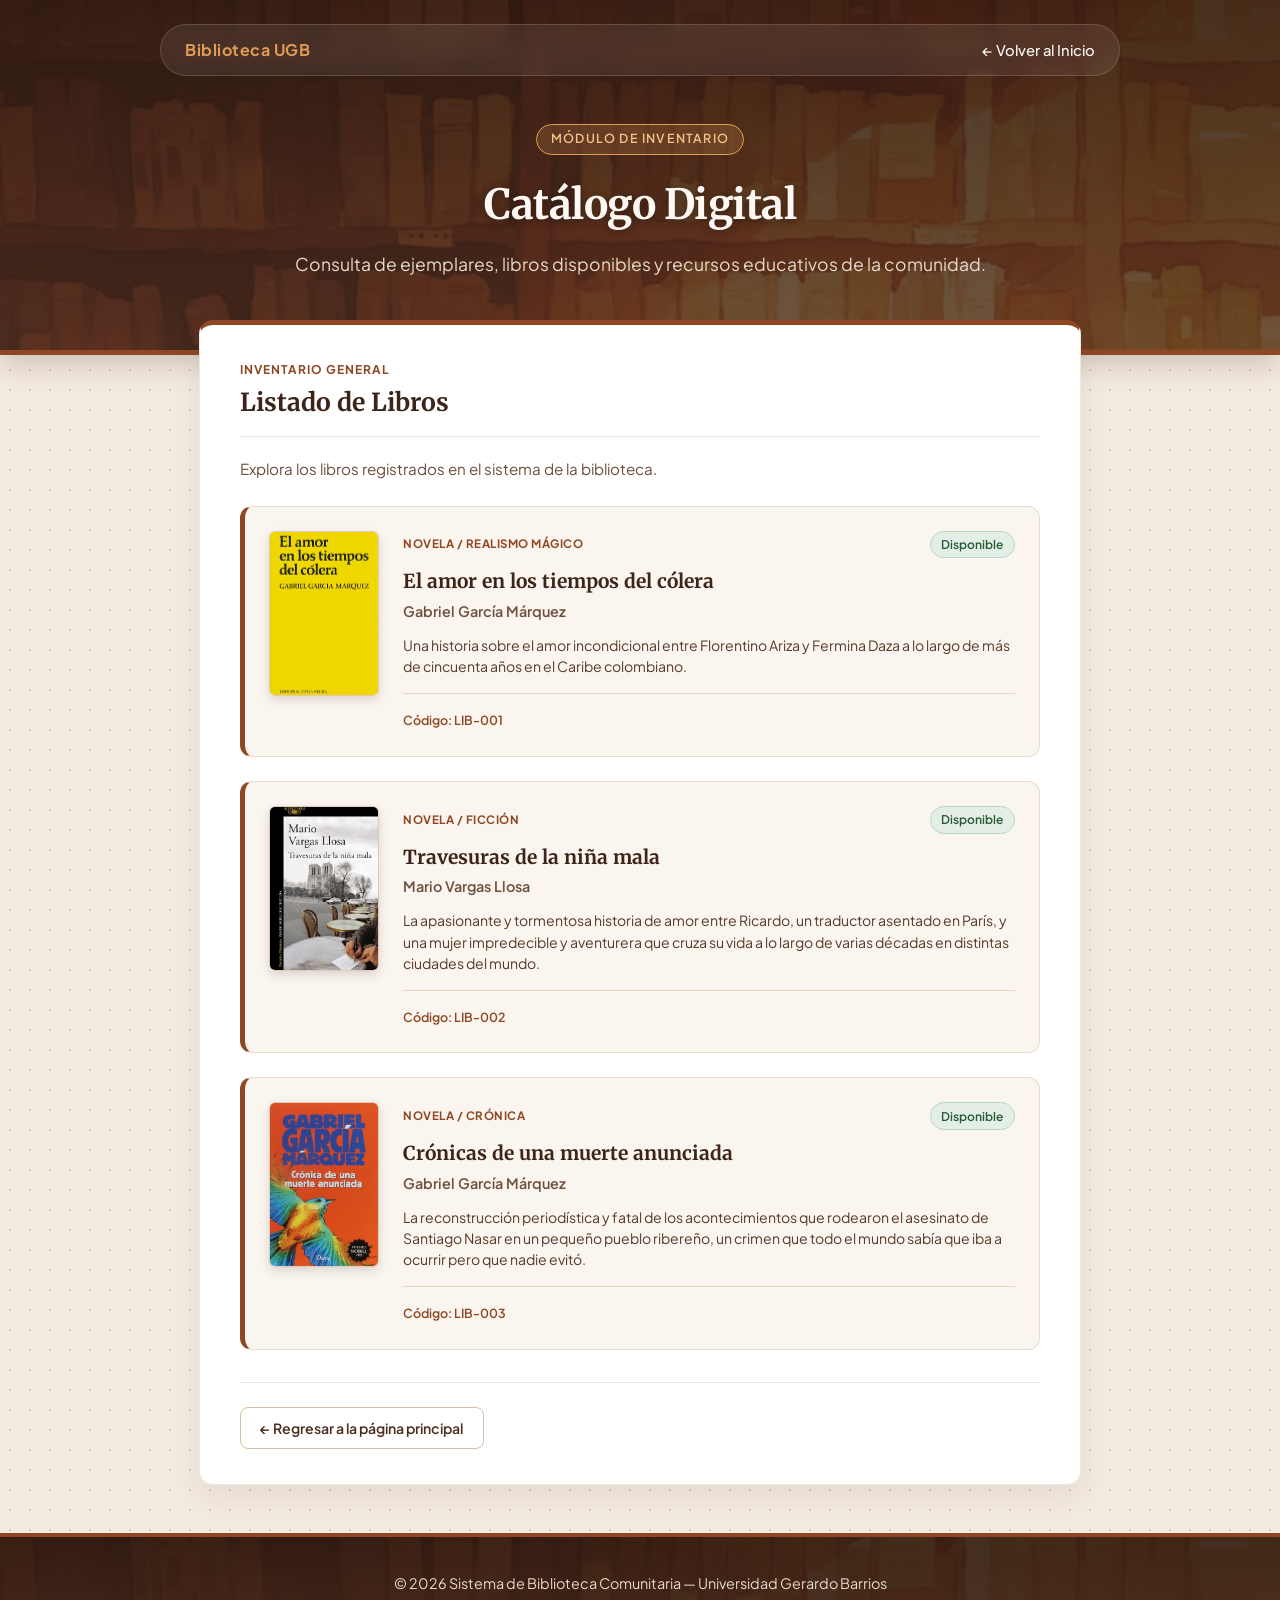
==== catálogo.html @ 03e00fff "Agregar archivos iniciales del sistema de biblioteca, incluyendo HTML, CSS, imágenes y catálogo de l" ====
<!DOCTYPE html>
<html lang="es">
<head>
    <meta charset="UTF-8">
    <meta name="viewport" content="width=device-width, initial-scale=1.0">
    <title>Catálogo Digital - Biblioteca Comunitaria</title>
    <!-- Tipografías de Google Fonts -->
    <link rel="preconnect" href="https://fonts.googleapis.com">
    <link rel="preconnect" href="https://fonts.gstatic.com" crossorigin>
    <link href="https://fonts.googleapis.com/css2?family=Merriweather:ital,wght@0,700;1,400&family=Plus+Jakarta+Sans:wght@400;500;600;700&display=swap" rel="stylesheet">
    <link rel="stylesheet" href="style.css">
</head>
<body>
    <header>
        <nav class="navbar">
            <div class="nav-brand">Biblioteca UGB</div>
            <ul>
                <li><a href="index.html">← Volver al Inicio</a></li>
            </ul>
        </nav>

        <div class="hero-content">
            <span class="badge-hero">Módulo de Inventario</span>
            <h1>Catálogo Digital</h1>
            <p class="tagline">Consulta de ejemplares, libros disponibles y recursos educativos de la comunidad.</p>
        </div>
    </header>

    <main>
        <section class="card static-card">
            <div class="card-header">
                <span class="section-tag">Inventario General</span>
                <h2>Listado de Libros</h2>
            </div>
            <p class="subtitle">Explora los libros registrados en el sistema de la biblioteca.</p>
            
            <!-- Cuadrícula de Libros -->
            <div class="books-grid">
                
                <!-- Libro 1 -->
                <article class="book-card">
                    <!-- Imagen pequeña a la izquierda -->
                    <img src="imagenes/eletdl.png" alt="Portada El amor en los tiempos del cólera" class="book-cover">
                    
                    <!-- Información del libro a la derecha -->
                    <div class="book-details">
                        <div class="book-top">
                            <span class="book-category">Novela / Realismo Mágico</span>
                            <span class="book-status disponible">Disponible</span>
                        </div>
                        <h3>El amor en los tiempos del cólera</h3>
                        <p class="book-author">Gabriel García Márquez</p>
                        <p class="book-desc">Una historia sobre el amor incondicional entre Florentino Ariza y Fermina Daza a lo largo de más de cincuenta años en el Caribe colombiano.</p>
                        <div class="book-footer">
                            <span class="book-code">Código: LIB-001</span>
                        </div>
                    </div>
                </article>
                
                <article class="book-card">
                    <img src="imagenes/travesurasdelaniñamala.jpg" alt="Portada Travesuras de la niña mala" class="book-cover">
                    <div class="book-details">
                        <div class="book-top">
                            <span class="book-category">Novela / Ficción</span>
                            <span class="book-status disponible">Disponible</span>
                        </div>
                        <h3>Travesuras de la niña mala</h3>
                        <p class="book-author">Mario Vargas Llosa</p>
                        <p class="book-desc">La apasionante y tormentosa historia de amor entre Ricardo, un traductor asentado en París, y una mujer impredecible y aventurera que cruza su vida a lo largo de varias décadas en distintas ciudades del mundo.</p>
                        <div class="book-footer">
                            <span class="book-code">Código: LIB-002</span>
                        </div>
                    </div>
                </article>
            

                <article class="book-card">
                    <img src="imagenes/cronicas_muerte.jpg" alt="Portada Crónicas de una muerte anunciada" class="book-cover">
                    <div class="book-details">
                        <div class="book-top">
                            <span class="book-category">Novela / Crónica</span>
                            <span class="book-status disponible">Disponible</span>
                        </div>
                        <h3>Crónicas de una muerte anunciada</h3>
                        <p class="book-author">Gabriel García Márquez</p>
                        <p class="book-desc">La reconstrucción periodística y fatal de los acontecimientos que rodearon el asesinato de Santiago Nasar en un pequeño pueblo ribereño, un crimen que todo el mundo sabía que iba a ocurrir pero que nadie evitó.</p>
                        <div class="book-footer">
                            <span class="book-code">Código: LIB-003</span>
                        </div>
                    </div>
                </article>

            </div>

            <div style="margin-top: 2rem; border-top: 1px solid #EFE4D8; padding-top: 1.5rem;">
                <a href="index.html" class="carousel-btn" style="text-decoration: none; display: inline-block;">← Regresar a la página principal</a>
            </div>
        </section>
    </main>

    <footer>
        <p>&copy; 2026 Sistema de Biblioteca Comunitaria — Universidad Gerardo Barrios</p>
    </footer>
</body>
</html>
---- style.css ----
* {
    box-sizing: border-box;
    margin: 0;
    padding: 0;
}

body {
    font-family: 'Plus Jakarta Sans', sans-serif;
    background-color: #F3EAE0;
    background-image: radial-gradient(#DFCBB6 0.75px, transparent 0.75px);
    background-size: 20px 20px;
    color: #3D2418;
    line-height: 1.6;
}

h1, h2, h3 {
    font-family: 'Merriweather', serif;
}

/* --- ENCABEZADO HERO CON IMAGEN DE FONDO --- */
header {
    background: linear-gradient(180deg, rgba(46, 26, 17, 0.88) 0%, rgba(74, 45, 31, 0.78) 100%), url('biblioteca.jpg');
    background-size: cover;
    background-position: center;
    color: #FDF8F3;
    padding: 1.5rem 2rem 4.5rem;
    border-bottom: 5px solid #8E4722;
    box-shadow: 0 10px 25px rgba(74, 45, 31, 0.2);
}

.navbar {
    max-width: 960px;
    margin: 0 auto 3rem;
    padding: 0.75rem 1.5rem;
    background: rgba(255, 255, 255, 0.08);
    backdrop-filter: blur(8px);
    border: 1px solid rgba(232, 217, 201, 0.18);
    border-radius: 50px;
    display: flex;
    justify-content: space-between;
    align-items: center;
}

.nav-brand {
    font-weight: 700;
    font-size: 1rem;
    color: #E09B57;
    letter-spacing: 0.5px;
}

.navbar ul {
    list-style: none;
    display: flex;
    gap: 24px;
}

.navbar a {
    color: #FDF8F3;
    text-decoration: none;
    font-size: 0.92rem;
    font-weight: 500;
    transition: color 0.25s;
}

.navbar a:hover {
    color: #E09B57;
}

.hero-content {
    max-width: 720px;
    margin: 0 auto;
    text-align: center;
}

.badge-hero {
    display: inline-block;
    background: rgba(224, 155, 87, 0.2);
    border: 1px solid #E09B57;
    color: #F4C089;
    font-size: 0.78rem;
    font-weight: 600;
    text-transform: uppercase;
    letter-spacing: 1.2px;
    padding: 0.3rem 0.9rem;
    border-radius: 20px;
    margin-bottom: 1rem;
}

header h1 {
    font-size: 2.6rem;
    margin-bottom: 0.75rem;
    letter-spacing: -0.5px;
    text-shadow: 0 2px 10px rgba(0, 0, 0, 0.35);
}

header .tagline {
    color: #E8D9C9;
    font-size: 1.1rem;
    font-weight: 400;
}

/* --- CONTENEDOR PRINCIPAL --- */
main {
    max-width: 920px;
    margin: -2.2rem auto 3rem;
    padding: 0 1.2rem;
    display: flex;
    flex-direction: column;
    gap: 2rem;
}

.card {
    background: #FFFFFF;
    color: #3D2418;
    padding: 2.2rem 2.5rem;
    border-radius: 14px;
    box-shadow: 0 12px 30px rgba(74, 45, 31, 0.08);
    border: 1px solid rgba(142, 71, 34, 0.12);
    border-top: 5px solid #8E4722;
}

.static-card {
    background: #FFFFFF;
}

.card-header {
    margin-bottom: 1.25rem;
    border-bottom: 1px solid #EFE4D8;
    padding-bottom: 0.85rem;
}

.section-tag {
    display: block;
    font-size: 0.75rem;
    font-weight: 700;
    text-transform: uppercase;
    letter-spacing: 1px;
    color: #8E4722;
    margin-bottom: 0.25rem;
}

.card h2 {
    font-size: 1.55rem;
    color: #3D2418;
}

/* --- TARJETA DESCRIPCIÓN --- */
.lead-text {
    font-size: 1.05rem;
    color: #573A2B;
    margin-bottom: 1.5rem;
}

.highlights-grid {
    display: grid;
    grid-template-columns: repeat(auto-fit, minmax(240px, 1fr));
    gap: 1rem;
}

.highlight-item {
    display: flex;
    align-items: flex-start;
    gap: 0.85rem;
    background: #FAF5EF;
    padding: 1rem 1.2rem;
    border-radius: 10px;
    border: 1px solid #EADBC9;
}

.hi-icon {
    font-size: 1.5rem;
}

.highlight-item h4 {
    font-size: 0.95rem;
    color: #4A2D1F;
    margin-bottom: 0.15rem;
}

.highlight-item p {
    font-size: 0.85rem;
    color: #6E4E3D;
}

/* --- TARJETA INTEGRANTES (CUADRÍCULA CON AVATARES) --- */
.team-grid {
    display: grid;
    grid-template-columns: repeat(auto-fit, minmax(260px, 1fr));
    gap: 1rem;
    margin-top: 1rem;
}

.member-card {
    display: flex;
    align-items: center;
    gap: 0.9rem;
    padding: 0.9rem 1rem;
    background: #FAF5EF;
    border: 1px solid #EADBC9;
    border-radius: 10px;
    transition: transform 0.2s, box-shadow 0.2s;
}

.member-card:hover {
    transform: translateY(-2px);
    box-shadow: 0 4px 12px rgba(74, 45, 31, 0.08);
}

.avatar {
    width: 42px;
    height: 42px;
    border-radius: 50%;
    background: linear-gradient(135deg, #8E4722, #4A2D1F);
    color: #FDF8F3;
    font-weight: 700;
    font-size: 0.85rem;
    display: flex;
    align-items: center;
    justify-content: center;
    flex-shrink: 0;
}

.member-info {
    display: flex;
    flex-direction: column;
}

.member-info strong {
    font-size: 0.93rem;
    color: #3D2418;
}

.member-info span {
    font-size: 0.8rem;
    color: #8E4722;
}

/* --- CONTROLES DEL CARRUSEL --- */
.carousel-container {
    display: flex;
    flex-direction: column;
    gap: 1rem;
}

.carousel-card {
    display: none;
}

.carousel-card.active {
    display: block;
    animation: slideFade 0.35s ease-out;
}

@keyframes slideFade {
    from { opacity: 0; transform: translateY(8px); }
    to { opacity: 1; transform: translateY(0); }
}

.carousel-controls {
    display: flex;
    justify-content: space-between;
    align-items: center;
    margin-top: 0.5rem;
    padding: 0 0.25rem;
}

.carousel-btn {
    background-color: #FFFFFF;
    color: #4A2D1F;
    border: 1.5px solid #D5BFA8;
    padding: 0.55rem 1.2rem;
    border-radius: 8px;
    font-family: inherit;
    font-weight: 600;
    font-size: 0.88rem;
    cursor: pointer;
    transition: all 0.2s;
}

.carousel-btn:hover {
    background-color: #8E4722;
    border-color: #8E4722;
    color: #FFFFFF;
}

.carousel-dots {
    display: flex;
    gap: 8px;
}

.dot {
    width: 10px;
    height: 10px;
    border-radius: 50%;
    background-color: #D5BFA8;
    cursor: pointer;
    transition: all 0.25s;
}

.dot.active {
    width: 26px;
    border-radius: 10px;
    background-color: #8E4722;
}

/* --- BOTONES DE MÓDULOS ORDENADOS --- */
.subtitle {
    color: #6E4E3D;
    font-size: 0.95rem;
    margin-bottom: 0.5rem;
}

.compañero-links {
    display: flex;
    flex-wrap: wrap;
    gap: 10px;
    margin-top: 1rem;
    margin-bottom: 1rem;
}

.tab-btn {
    display: inline-flex;
    align-items: center;
    justify-content: center;
    gap: 8px;
    background-color: #FAF5EF;
    color: #4A2D1F;
    border: 1.5px solid #DFCBB6;
    padding: 0.7rem 1rem;
    border-radius: 8px;
    font-family: inherit;
    font-size: 0.88rem;
    font-weight: 600;
    cursor: pointer;
    transition: all 0.25s ease;
}

.tab-btn:hover {
    border-color: #8E4722;
    background-color: #F3E6D8;
    transform: translateY(-2px);
}

.tab-btn.btn-activo {
    background-color: #8E4722;
    border-color: #8E4722;
    color: #FFFFFF;
    box-shadow: 0 4px 12px rgba(142, 71, 34, 0.28);
    transform: translateY(-2px);
}

/* --- PANEL DESPLEGABLE (OCULTO POR DEFECTO) --- */
.modulo-detalle {
    display: none;
    margin-top: 1.2rem;
    padding: 1.5rem 1.75rem;
    background: rgba(255, 255, 255, 0.95);
    border: 1px solid #E6D5C1;
    border-left: 5px solid #E09B57;
    border-radius: 10px;
    animation: slideFade 0.3s ease-out;
}

.modulo-detalle.visible {
    display: block;
}

.detalle-top {
    display: flex;
    justify-content: space-between;
    align-items: center;
    flex-wrap: wrap;
    gap: 0.5rem;
    margin-bottom: 0.75rem;
}

.detalle-top h3 {
    font-size: 1.15rem;
    color: #3D2418;
}

.resp-badge {
    background: #E8D9C9;
    color: #4A2D1F;
    font-size: 0.8rem;
    font-weight: 600;
    padding: 0.25rem 0.75rem;
    border-radius: 20px;
}

.modulo-detalle p {
    color: #573A2B;
    font-size: 0.95rem;
}

/* --- FOOTER CON LA IMAGEN DE LA BIBLIOTECA DE FONDO --- */
footer {
    text-align: center;
    padding: 2.2rem 1.5rem;
    background: linear-gradient(rgba(46, 26, 17, 0.90), rgba(61, 36, 24, 0.93)), url('biblioteca.jpg');
    background-size: cover;
    background-position: center;
    background-repeat: no-repeat;
    color: #E8D9C9;
    font-size: 0.9rem;
    border-top: 4px solid #8E4722;
}

@media (max-width: 600px) {
    .navbar {
        flex-direction: column;
        gap: 0.75rem;
        border-radius: 16px;
    }
    header h1 {
        font-size: 2rem;
    }
    .card {
        padding: 1.5rem;
    }
}
/* --- ESTILOS DEL CATÁLOGO DE LIBROS --- */
.books-grid {
    display: grid;
    grid-template-columns: 1fr;
    gap: 1.5rem;
    margin-top: 1.5rem;
}

.book-card {
    background: #FAF5EF;
    border: 1px solid #EADBC9;
    border-left: 5px solid #8E4722;
    border-radius: 12px;
    padding: 1.5rem;
    display: flex;
    align-items: flex-start;
    gap: 1.5rem;
    transition: transform 0.2s, box-shadow 0.2s;
}

.book-card:hover {
    transform: translateY(-2px);
    box-shadow: 0 8px 20px rgba(74, 45, 31, 0.08);
}

.book-cover {
    width: 110px;
    height: 165px;
    object-fit: cover;
    border-radius: 6px;
    border: 1px solid #DFCBB6;
    box-shadow: 0 4px 10px rgba(61, 36, 24, 0.15);
    flex-shrink: 0;
}

.book-details {
    flex: 1;
    display: flex;
    flex-direction: column;
}

.book-top {
    display: flex;
    justify-content: space-between;
    align-items: center;
    flex-wrap: wrap;
    gap: 0.5rem;
    margin-bottom: 0.5rem;
}

.book-category {
    font-size: 0.72rem;
    font-weight: 700;
    text-transform: uppercase;
    letter-spacing: 0.5px;
    color: #8E4722;
}

.book-status {
    font-size: 0.75rem;
    font-weight: 600;
    padding: 0.2rem 0.65rem;
    border-radius: 20px;
}

.book-status.disponible {
    background-color: #E3EFE6;
    color: #265934;
    border: 1px solid #B8D8C0;
}

.book-card h3 {
    font-size: 1.2rem;
    color: #3D2418;
    margin-bottom: 0.2rem;
}

.book-author {
    font-size: 0.9rem;
    font-weight: 600;
    color: #6E4E3D;
    margin-bottom: 0.75rem;
}

.book-desc {
    font-size: 0.88rem;
    color: #573A2B;
    margin-bottom: 1rem;
    line-height: 1.5;
}

.book-footer {
    border-top: 1px solid #E6D5C1;
    padding-top: 0.75rem;
}

.book-code {
    font-size: 0.78rem;
    font-weight: 600;
    color: #8E4722;
}

@media (max-width: 550px) {
    .book-card {
        flex-direction: column;
        align-items: center;
        text-align: center;
    }
    .book-top {
        justify-content: center;
    }
}
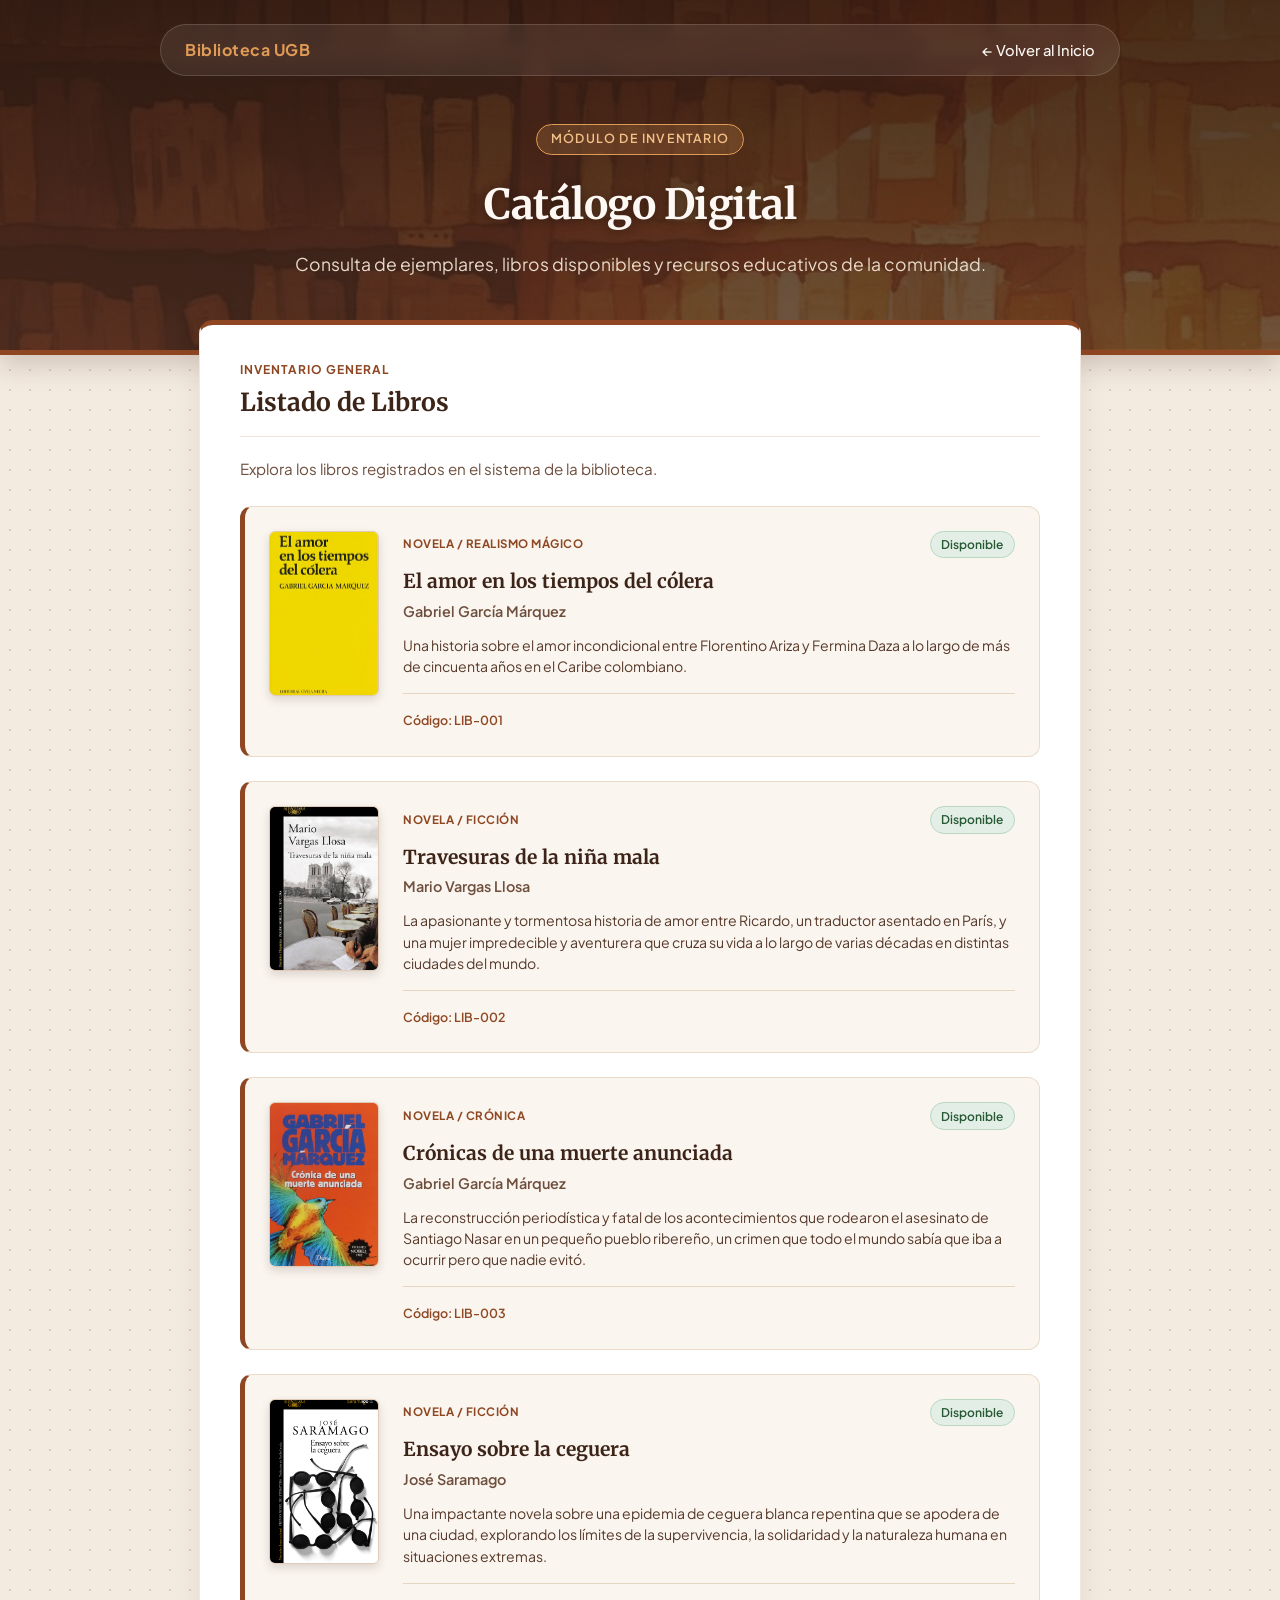
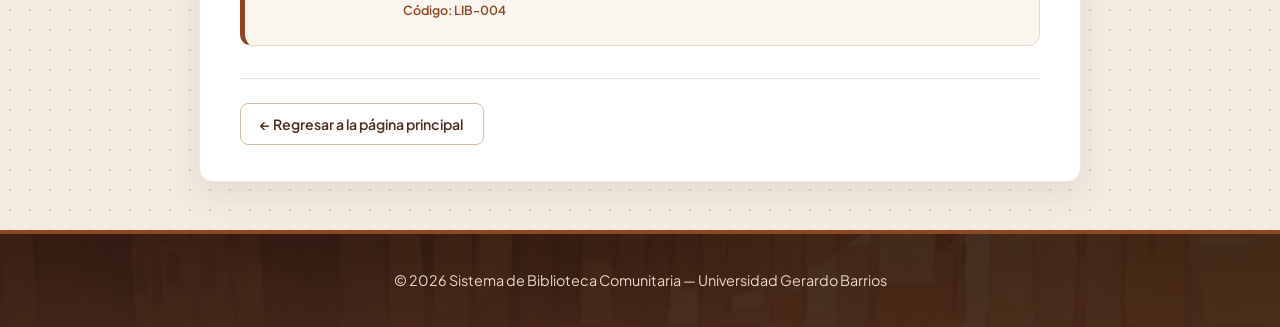
==== commit da946012: "cuartolibro" ====
--- a/catálogo.html
+++ b/catálogo.html
@@ -56,7 +56,7 @@
                         </div>
                     </div>
                 </article>
-                
+
                 <article class="book-card">
                     <img src="imagenes/travesurasdelaniñamala.jpg" alt="Portada Travesuras de la niña mala" class="book-cover">
                     <div class="book-details">
@@ -90,6 +90,23 @@
                     </div>
                 </article>
 
+                <!-- Libro 4: Ensayo sobre la ceguera -->
+                <article class="book-card">
+                    <img src="imagenes/ensayo_ceguera.jpg" alt="Portada Ensayo sobre la ceguera" class="book-cover">
+                    <div class="book-details">
+                        <div class="book-top">
+                            <span class="book-category">Novela / Ficción</span>
+                            <span class="book-status disponible">Disponible</span>
+                        </div>
+                        <h3>Ensayo sobre la ceguera</h3>
+                        <p class="book-author">José Saramago</p>
+                        <p class="book-desc">Una impactante novela sobre una epidemia de ceguera blanca repentina que se apodera de una ciudad, explorando los límites de la supervivencia, la solidaridad y la naturaleza humana en situaciones extremas.</p>
+                        <div class="book-footer">
+                            <span class="book-code">Código: LIB-004</span>
+                        </div>
+                    </div>
+                </article>
+
             </div>
 
             <div style="margin-top: 2rem; border-top: 1px solid #EFE4D8; padding-top: 1.5rem;">
